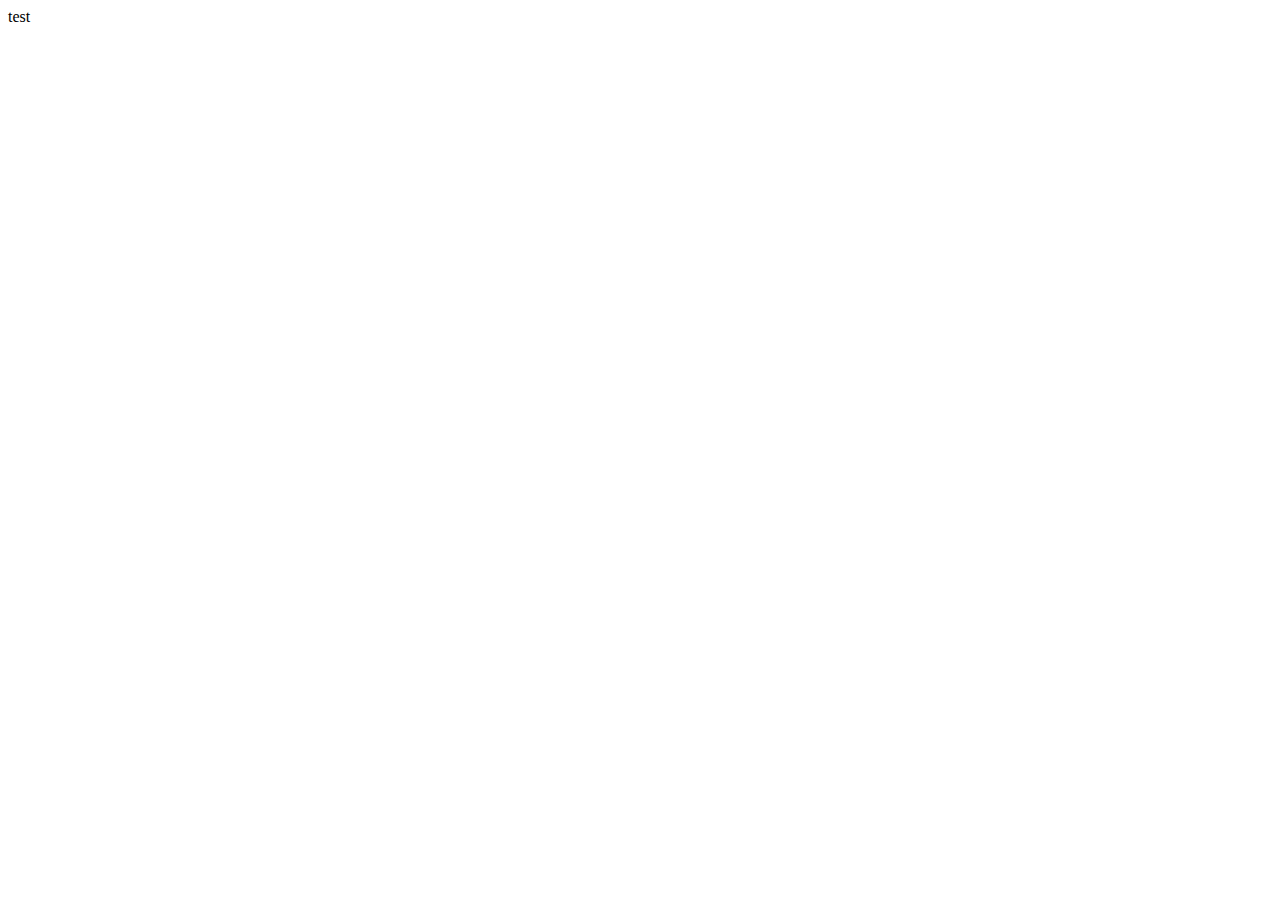
==== index.html @ 30365075 "feat: test" ====
<!DOCTYPE html>
<html lang="en">

<head>
    <meta charset="UTF-8">
    <meta name="viewport" content="width=device-width, initial-scale=1.0">
    <title>Document</title>
</head>

<body>
    <div>test</div>
</body>

</html>
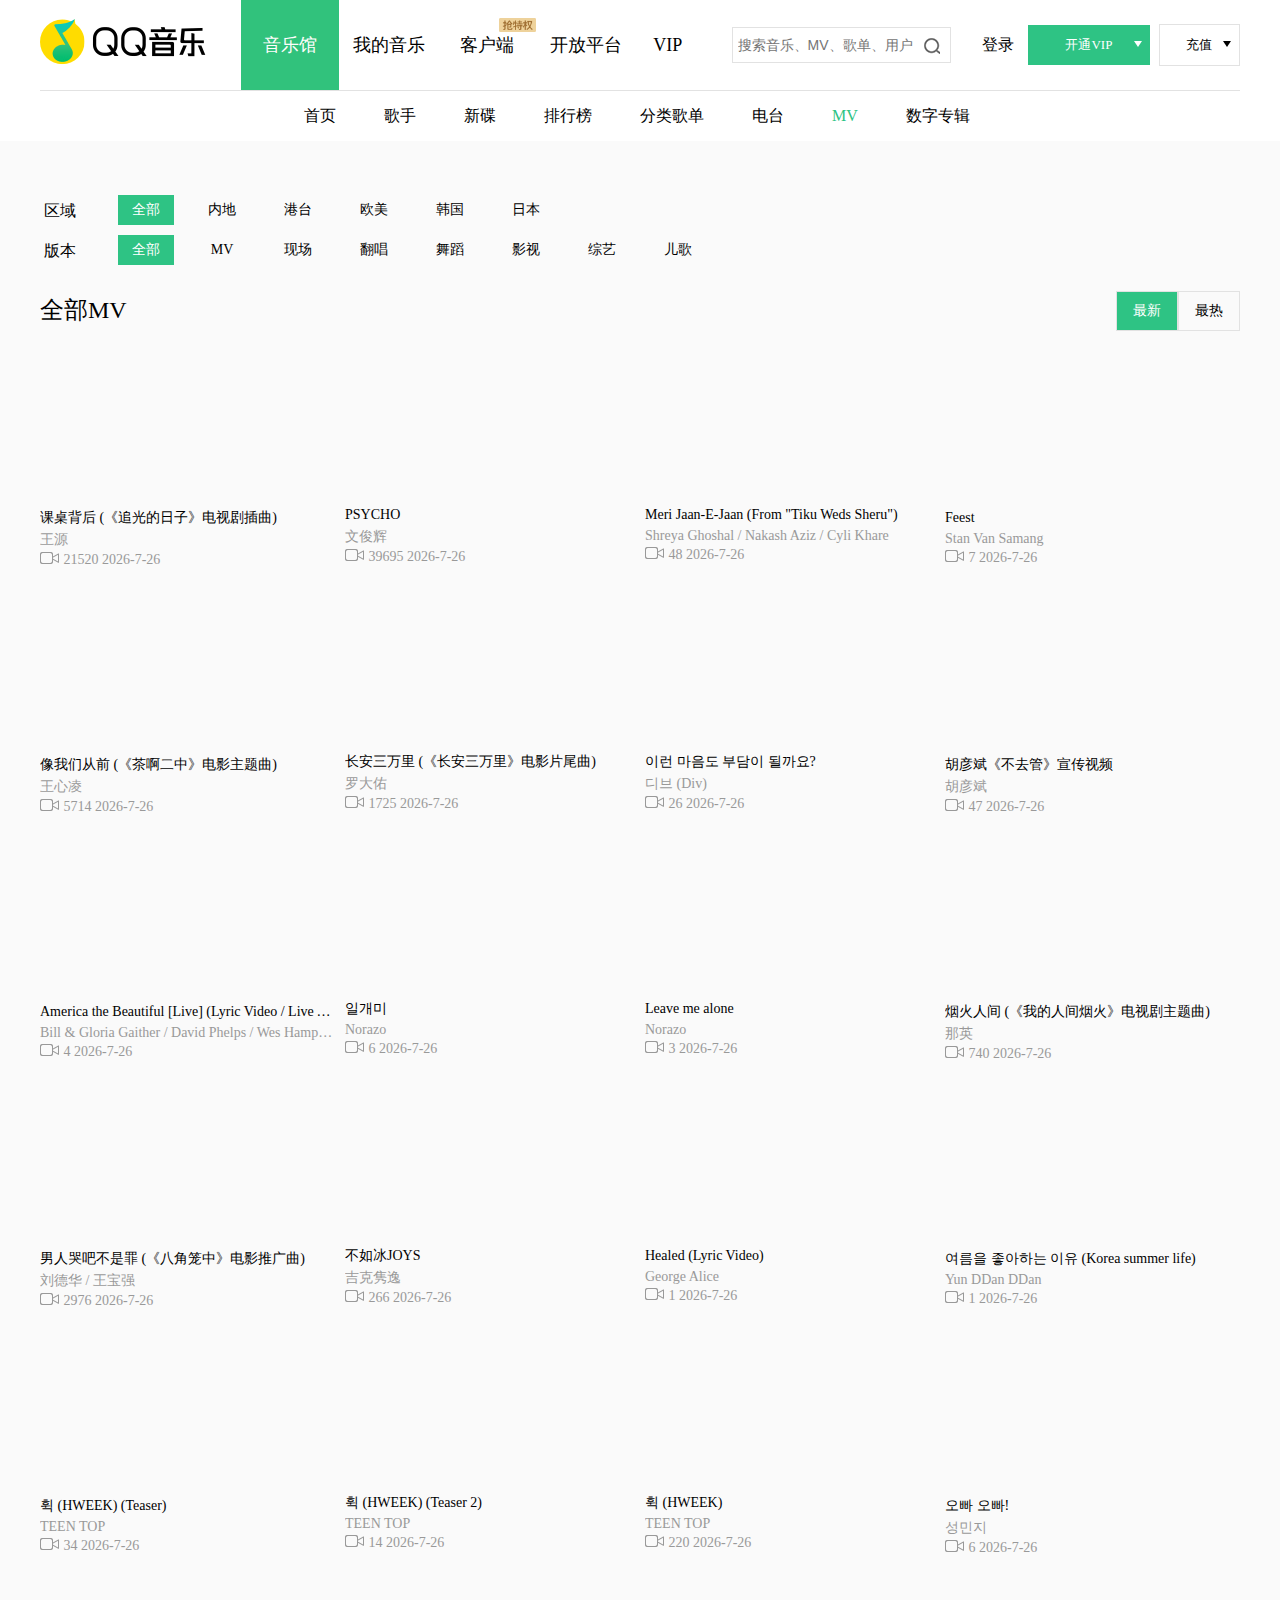
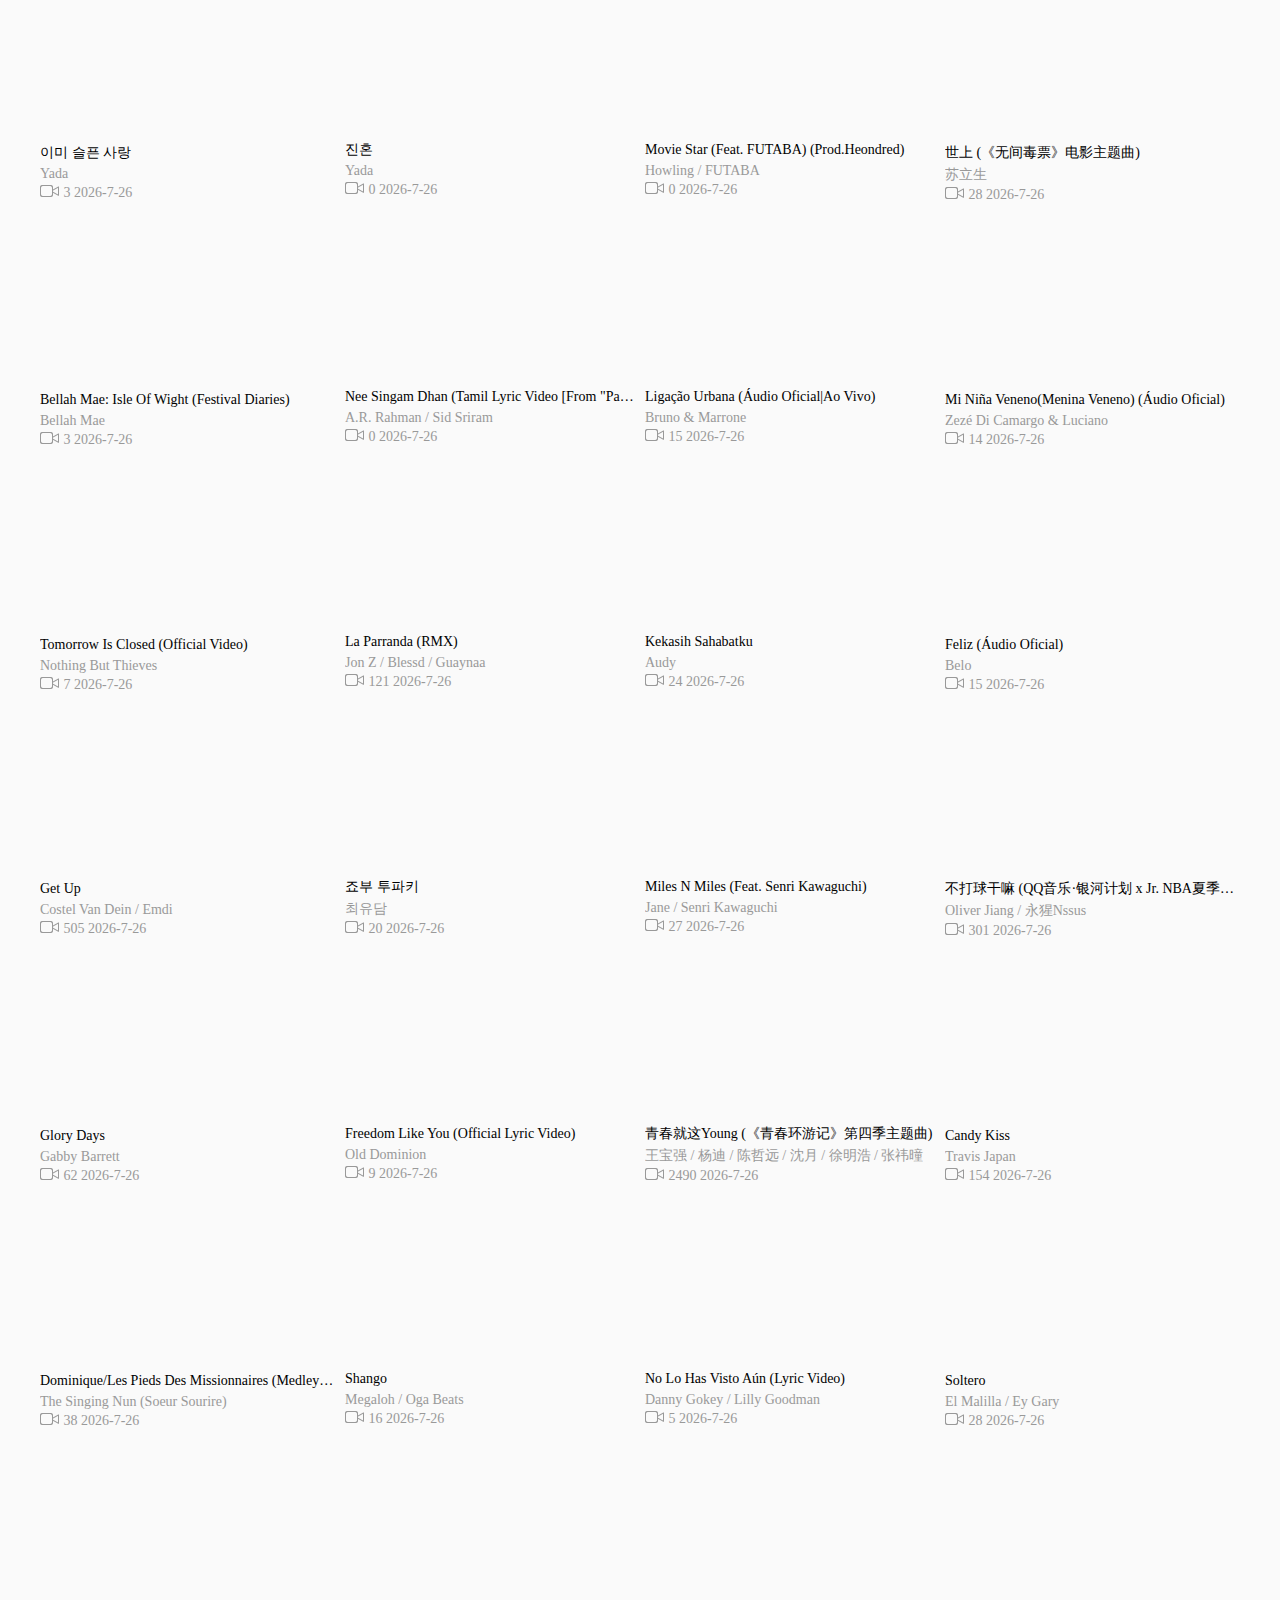
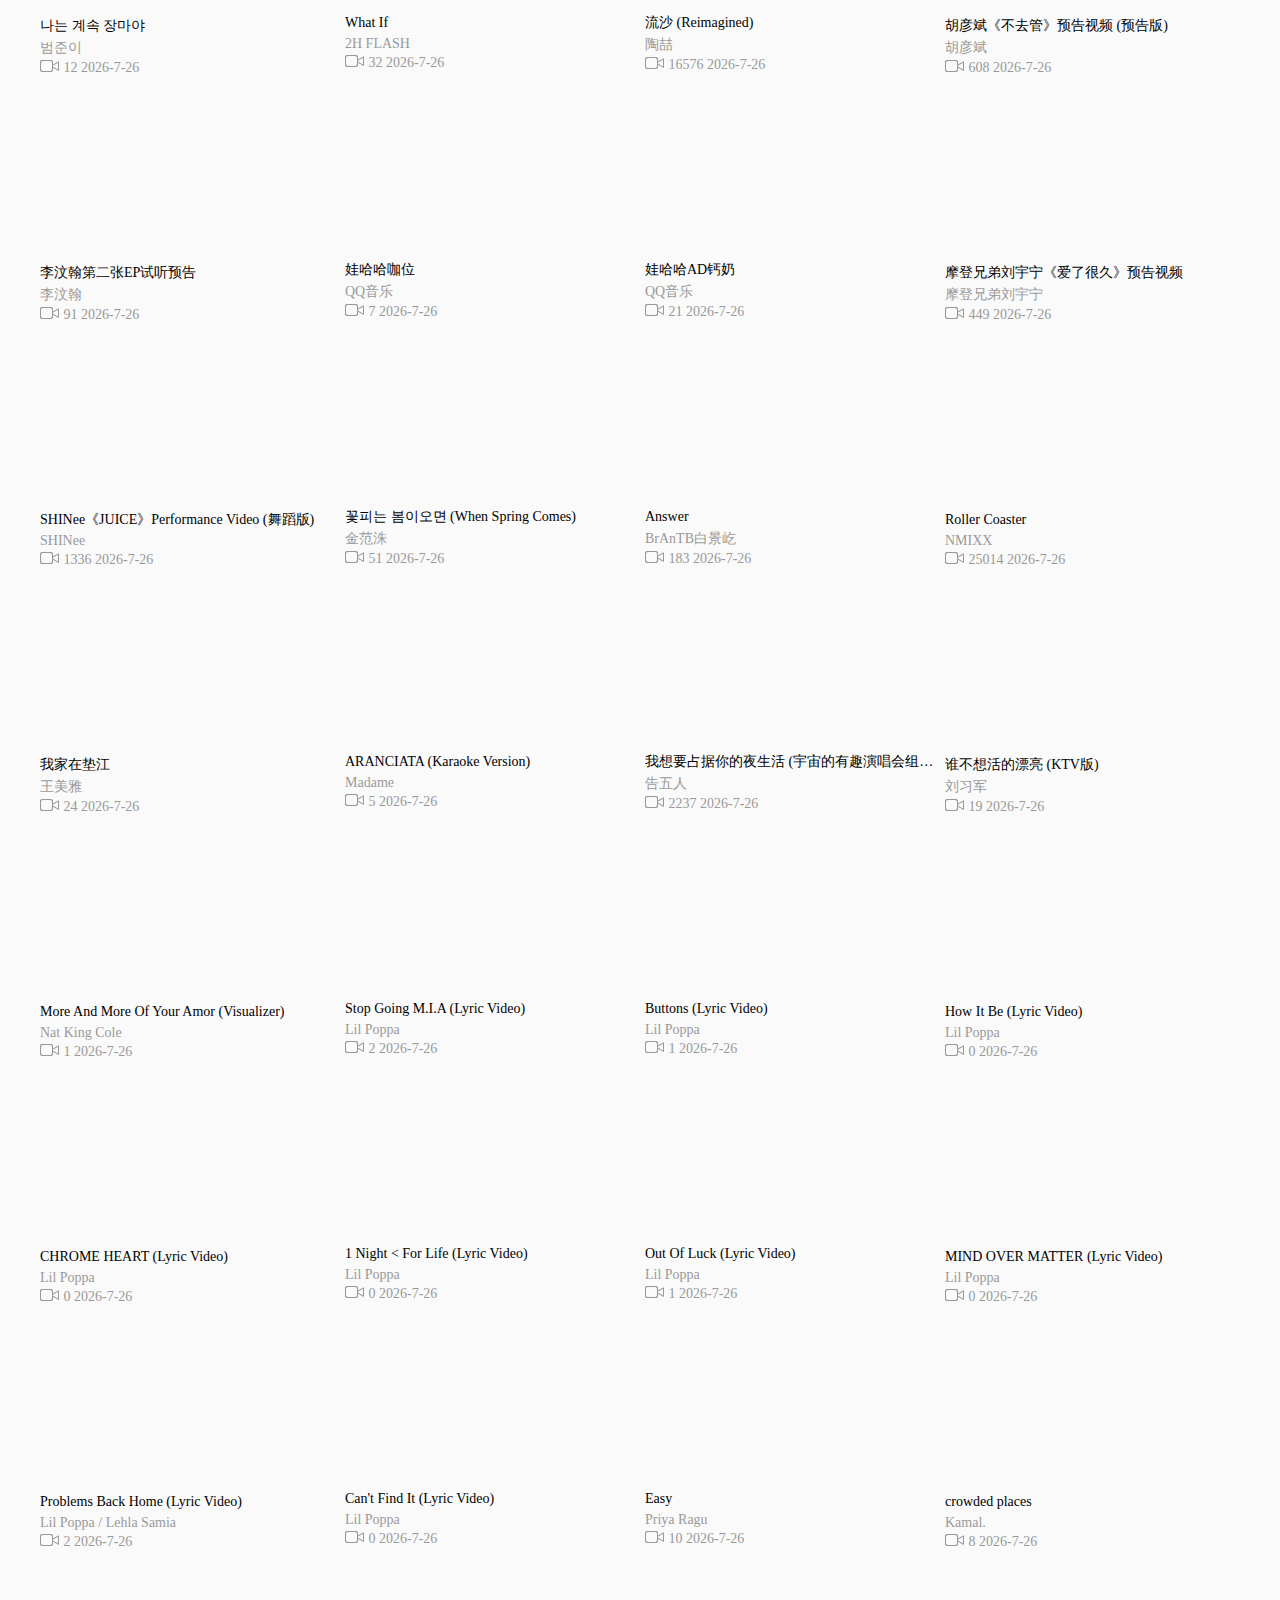
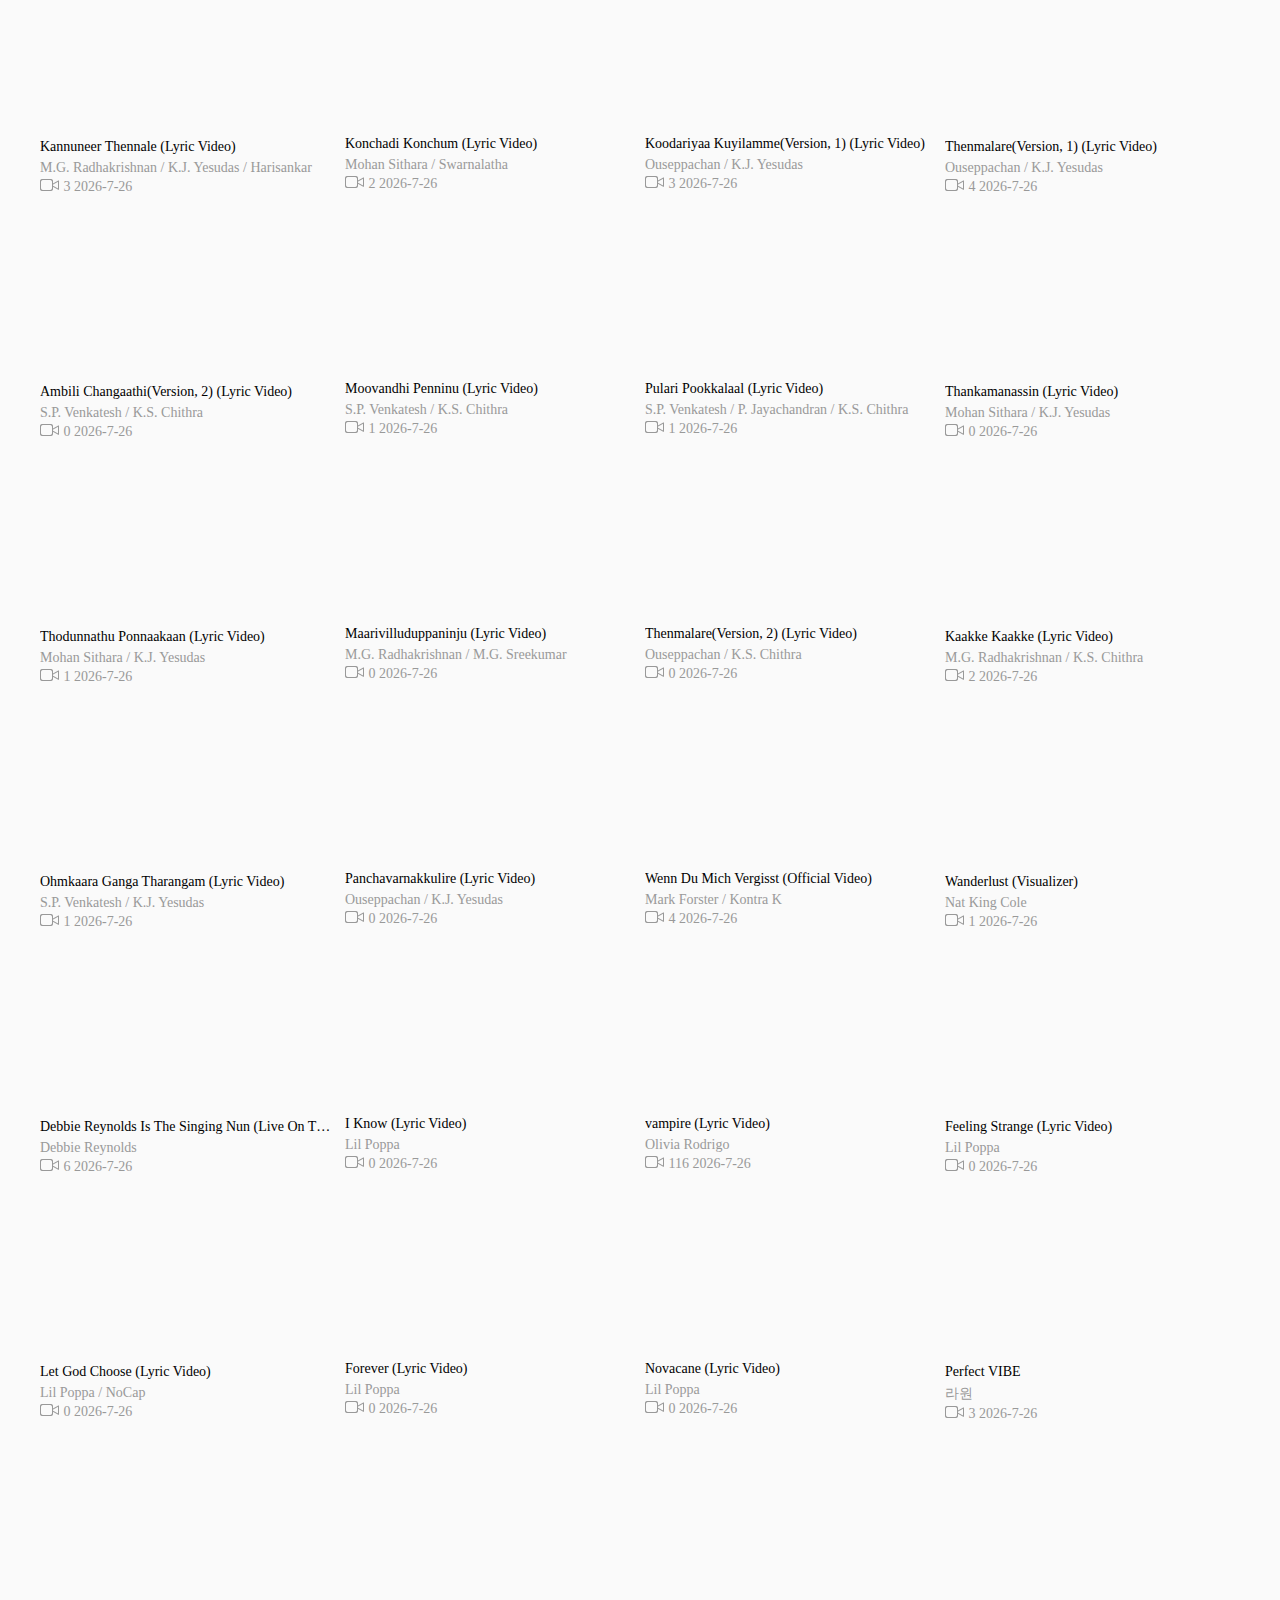
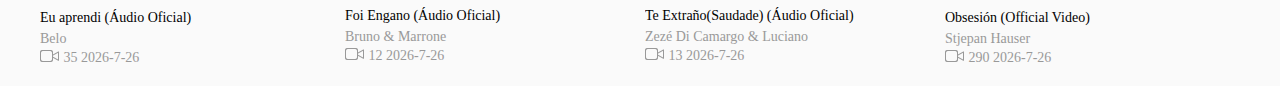
==== commit 8fc831a7: "feat qqq" ====
--- a/index.html
+++ b/index.html
@@ -4,11 +4,193 @@
 <head>
     <meta charset="UTF-8">
     <meta name="viewport" content="width=device-width, initial-scale=1.0">
-    <title>Document</title>
+    <title>MV库 - QQ音乐-千万正版音乐海量无损曲库新歌热歌天天畅听的高品质音乐平台！</title>
+    <link rel="stylesheet" href="./css/index.css">
+    <link rel="shortcut icon" href="./favicon.ico" type="image/x-icon">
 </head>
 
 <body>
-    <div>test</div>
+
+    <div class="wrap">
+
+        <!-- 头部 -->
+        <div class="mod_header">
+            <div class="main">
+                <header>
+                    <div class="title">
+                        <h1 class="qqmusic_title">
+                            <a href="javascript:;">
+                                <img src="./image/logo.png" alt="">
+                            </a>
+                        </h1>
+
+                        <ul class="mod_top_nav">
+                            <li class="top_nav__item">
+                                <a href="javascript:;" title="音乐馆">音乐馆</a>
+                            </li>
+                            <li class="top_nav__item">
+                                <a href="javascript:;" title="我的音乐">我的音乐</a>
+                            </li>
+                            <li class="top_nav__item">
+                                <a href="javascript:;" title="客户端">客户端</a>
+                                <img src="./image/mark_1.png" alt="">
+                                <ul>
+                                    <li>
+                                        HQ高品质 全员开启
+                                    </li>
+                                    <li>
+                                        独家音效 全面升级
+                                    </li>
+                                    <li>
+                                        轻盈视觉 动态皮肤
+                                    </li>
+                                    <li>
+                                        <a>下载体验</a>
+                                    </li>
+                                </ul>
+                            </li>
+                            <li class="top_nav__item">
+                                <a href="javascript:;" title="开放平台">开放平台</a>
+                            </li>
+                            <li class="top_nav__item">
+                                <a href="javascript:;" title="VIP">VIP</a>
+                            </li>
+                        </ul>
+
+                        <div class="mod_top_search">
+                            <div class="mod_search_input">
+                                <input type="text" placeholder="搜索音乐、MV、歌单、用户">
+                                <span></span>
+                            </div>
+                        </div>
+
+                        <div class="header__opt">
+                            <div class="top_login__link">
+                                <a href="javascript:;" title="登录">登录</a>
+                            </div>
+                            <div class="mod_select_vip">
+                                <div>开通VIP<span></span></div>
+                                <ul>
+                                    <li title="开通超级会员">开通超级会员</li>
+                                    <li title="开通绿钻豪华版">开通绿钻豪华版</li>
+                                </ul>
+                            </div>
+                            <div class="mod_select_pay">
+                                <div>充值<span></span></div>
+                                <ul>
+                                    <li title="乐币用途： 用于购买数字专辑、支持明星打榜、TME Live等">购买乐币</li>
+                                    <li title="饭票可用于购买直播不同产品和服务，包括但不限于虚拟礼物、点歌和身份特权等。">
+                                        <span>充值饭票</span>
+                                        <span class="second">网银支付</span>
+                                    </li>
+                                </ul>
+                            </div>
+                        </div>
+                    </div>
+
+
+                    <div class="mod_top_subnav">
+                        <ul>
+                            <li>
+                                <a title="首页">首页</a>
+                            </li>
+                            <li>
+                                <a title="歌手">歌手</a>
+                            </li>
+                            <li>
+                                <a title="新碟">新碟</a>
+                            </li>
+                            <li>
+                                <a title="排行榜">排行榜</a>
+                            </li>
+                            <li>
+                                <a title="分类歌单">分类歌单</a>
+                            </li>
+                            <li>
+                                <a title="电台">电台</a>
+                            </li>
+                            <li>
+                                <a>MV</a>
+                            </li>
+                            <li>
+                                <a title="数字专辑">数字专辑</a>
+                            </li>
+                        </ul>
+                    </div>
+                </header>
+            </div>
+        </div>
+
+        <!-- 身体 -->
+        <div class="mod_body">
+            <div class="main">
+                <!-- 标签选择区 -->
+                <div id="tag">
+                    <div class="tag__list">
+                        <h3>区域</h3>
+                        <ul class="area">
+                            <li class="active">全部</li>
+                            <li>内地</li>
+                            <li>港台</li>
+                            <li>欧美</li>
+                            <li>韩国</li>
+                            <li>日本</li>
+                        </ul>
+                    </div>
+                    <div class="tag__list">
+                        <h3>版本</h3>
+                        <ul class="version">
+                            <li class="active">全部</li>
+                            <li>MV</a></li>
+                            <li>现场</li>
+                            <li>翻唱</li>
+                            <li>舞蹈</li>
+                            <li>影视</li>
+                            <li>综艺</li>
+                            <li>儿歌</li>
+                        </ul>
+                    </div>
+                </div>
+
+                <!-- 内容 -->
+                <content>
+                    <div>
+                        <div class="left">全部MV</div>
+                        <!-- <div class="left"> -->
+                        <!-- <span>儿歌&nbsp;<a>x</a></span> -->
+                        <!-- <span>内地&nbsp;<a>x</a></span> -->
+                        <!-- </div> -->
+
+                        <div class="right">
+                            <a title="最新" class="active">最新</a>
+                            <a title="最热">最热</a>
+                        </div>
+                    </div>
+                    <!-- list -->
+                    <ul>
+                        <!-- <li>
+                            <a>
+                                <img src="./image/T015R640x360M101003fXK0Y1lSkA4.webp" alt="">
+                                <span class="coverMask"></span>
+                                <span class="iconPlay"></span>
+                            </a>
+                            <a class="title">111</a>
+                            <a class="singer">111</a>
+                            <div class="info">
+                                <span>114</span>
+                                <span>2023-07-10</span>
+                            </div>
+                        </li> -->
+
+                    </ul>
+                </content>
+            </div>
+        </div>
+
+    </div>
+
+    <!-- <script src="./js/index.js" type="module"></script> -->
+    <script src="./js/index.js"></script>
 </body>
 
 </html>--- a/css/index.css
+++ b/css/index.css
@@ -0,0 +1,671 @@
+.mod_header {
+    background-color: #fff;
+}
+
+.main {
+    width: 1200px;
+    margin: auto;
+}
+
+@media screen and (max-width:1250px) {
+    .main {
+        width: 90%;
+    }
+
+    header .title .header__opt .mod_select_pay {
+        display: none;
+    }
+
+    header .title div.header__opt {
+        width: 15%;
+        min-width: 170px;
+    }
+
+    header .title div.header__opt .top_login__link {
+        width: 22.35%;
+    }
+
+    header .title div.header__opt .mod_select_vip {
+        width: 71.64%;
+    }
+}
+
+@media screen and (max-width:1180px) {
+    header .title .mod_top_search .mod_search_input input {
+        /* display: none; */
+        visibility: hidden;
+        position: absolute;
+        width: 0;
+        height: 36px;
+        padding-left: 5px;
+        right: 35px;
+        top: -1px;
+        border: 1px solid #e2e2e2;
+        border-right: none;
+    }
+
+    header .title div.mod_top_search {
+        width: 4%;
+    }
+
+    header .title div.mod_top_search:hover input {
+        width: 174px;
+        visibility: visible;
+    }
+
+    header .title div.mod_top_search:hover {
+        border-left: none;
+    }
+}
+
+@media screen and (max-width:1000px) {
+    body {
+        width: 1000px;
+    }
+
+    .main {
+        width: 900px;
+    }
+}
+
+* {
+    margin: 0;
+    padding: 0;
+}
+
+a {
+    text-decoration: none;
+    color: #000;
+    cursor: pointer;
+}
+
+a:hover {
+    color: #31c7bb;
+}
+
+ul li {
+    list-style: none;
+}
+
+header {
+    width: 100%;
+}
+
+
+header .title {
+    width: 100%;
+    height: 90px;
+    border-bottom: 1px solid #e2e2e2;
+
+    display: flex;
+    flex-wrap: wrap;
+    align-items: center;
+    justify-content: space-between;
+}
+
+
+/* qqmusic_title */
+header .title h1 {
+    width: 14.17%;
+    height: 52.6px;
+    min-width: 160px;
+}
+
+header .title h1 img {
+    width: 100%;
+    vertical-align: middle;
+}
+
+
+/* mod_top_nav */
+header .mod_top_nav {
+    display: flex;
+    width: 37.36%;
+    line-height: 90px;
+    font-size: 18px;
+    min-width: 460px;
+}
+
+header .mod_top_nav .top_nav__item:nth-child(1) {
+    background-color: #31c27c;
+}
+
+header .mod_top_nav .top_nav__item:nth-child(1) a {
+    color: #fffdfb;
+}
+
+header .mod_top_nav .top_nav__item {
+    flex: 1;
+    text-align: center;
+}
+
+header .mod_top_nav .top_nav__item>a {
+    display: block;
+    width: 100%;
+}
+
+header .mod_top_nav .top_nav__item:nth-child(3) {
+    position: relative;
+}
+
+header .mod_top_nav .top_nav__item:nth-child(3):hover ul {
+    display: block;
+}
+
+header .mod_top_nav .top_nav__item:nth-child(3) ul {
+    display: none;
+    padding: 10px 0;
+    position: absolute;
+    top: 68px;
+    left: 20px;
+    background-color: #ffffff;
+    width: 160px;
+    height: 135px;
+    line-height: 32px;
+    font-size: 12px;
+    text-align: center;
+    border: 1px solid #e2e2e2;
+    box-shadow: 0 0 1px 1px #e2e2e2;
+}
+
+.mod_top_nav .top_nav__item:nth-child(3) ul a {
+    background-color: #2ec384;
+    color: #fffff9;
+    width: 132px;
+    display: inline-block;
+    border-radius: 15px;
+}
+
+header .mod_top_nav .top_nav__item img {
+    position: absolute;
+    width: 37.13;
+    height: 14px;
+    top: 18px;
+    right: 0;
+}
+
+header .mod_top_nav .top_nav__item:nth-child(5) {
+    flex: 0 0 66px;
+}
+
+header .mod_top_nav .top_nav__item ul li:nth-child(-n+3) {
+    /* vertical-align: middle; */
+    position: relative;
+    text-indent: 20px;
+}
+
+header .mod_top_nav .top_nav__item ul li:nth-child(-n+3)::before {
+    content: "";
+    background-image: url(../image/sprite_privilege.e6d0a775.png);
+    width: 14px;
+    height: 14px;
+    /* display: inline-block; */
+    position: absolute;
+    top: 10px;
+    left: 15px;
+    background-position: 0 0;
+}
+
+header .mod_top_nav .top_nav__item ul li:nth-child(2)::before {
+    top: 10px;
+    left: 15px;
+    background-position: 0 -30px;
+}
+
+header .mod_top_nav .top_nav__item ul li:nth-child(3)::before {
+    top: 10px;
+    left: 15px;
+    background-position: 0 -60px;
+}
+
+/* mod_top_search */
+header .title .mod_top_search {
+    width: 18.3%;
+    box-sizing: border-box;
+    height: 36px;
+    padding-left: 5px;
+    border: 1px solid #e2e2e2;
+    position: relative;
+    overflow: visible;
+    /* transition: width .5s; */
+}
+
+header .title .mod_top_search input {
+    width: 84%;
+    height: 34.4px;
+    font-size: 14px;
+    outline: none;
+    border: 0;
+    /* position: absolute; */
+    /* transition: all 5s; */
+    transition: width .6s, visibility .6s;
+}
+
+header .title .mod_top_search span {
+    position: absolute;
+    top: 10px;
+    right: 10px;
+    width: 16px;
+    height: 16px;
+    background-image: url(../image/icon_sprite.630b3e60.png);
+    cursor: pointer;
+    background-position: 0 -40px;
+}
+
+header .title .mod_top_search span:hover {
+    background-position: 0 -60px;
+}
+
+
+
+/* header__opt */
+header .title .header__opt {
+    width: 21.5%;
+    display: flex;
+    align-items: center;
+    justify-content: space-between;
+}
+
+
+header .title .header__opt .top_login__link {
+    width: 14.44%;
+    line-height: 90px;
+}
+
+header .title .header__opt .mod_select_vip {
+    width: 46.38%;
+    min-width: 122px;
+}
+
+header .title .header__opt .mod_select_vip div {
+    color: #fff;
+    font-size: 13px;
+    background-color: #2ec384;
+    text-align: center;
+    line-height: 40px;
+    cursor: pointer;
+    position: relative;
+}
+
+header .title .header__opt .mod_select_vip div span {
+    position: absolute;
+    right: 8px;
+    top: 16px;
+    width: 0;
+    height: 0;
+    border-left: 4px solid transparent;
+    border-right: 4px solid transparent;
+    border-top: 6px solid #fff;
+}
+
+header .title .header__opt .mod_select_vip:hover div span {
+    border-top: none;
+    border-bottom: 6px solid #fff;
+}
+
+header .title .header__opt .mod_select_vip:hover ul {
+    display: block;
+}
+
+header .title .header__opt .mod_select_vip ul {
+    display: none;
+    font-size: 13px;
+    position: absolute;
+    width: 122px;
+    /* width: 100%; */
+    height: 80px;
+}
+
+header .title .header__opt .mod_select_vip ul li {
+    line-height: 40px;
+    border: 1px solid #e2e2e2;
+    border-top: none;
+    text-align: center;
+    background-color: #fff;
+    cursor: pointer;
+}
+
+header .title .header__opt .mod_select_vip ul li:hover {
+    background-color: #2ec384;
+    border: none;
+    border-top: 1px solid #e2e2e2;
+    color: #fff;
+}
+
+header .title .header__opt .mod_select_pay {
+    width: 31.5%;
+}
+
+header .title .header__opt .mod_select_pay div {
+    border: 1px solid #e2e2e2;
+    text-align: center;
+    line-height: 40px;
+    font-size: 13px;
+    cursor: pointer;
+    position: relative;
+}
+
+header .title .header__opt .mod_select_pay div span {
+    position: absolute;
+    right: 8px;
+    top: 16px;
+    width: 0;
+    height: 0;
+    border-left: 4px solid transparent;
+    border-right: 4px solid transparent;
+    border-top: 6px solid #000;
+}
+
+header .title .header__opt .mod_select_pay div:hover span {
+    border-top: none;
+    border-bottom: 6px solid #fff;
+}
+
+header .title .header__opt .mod_select_pay div:hover {
+    background-color: #2ec384;
+    color: #fff;
+}
+
+header .title .header__opt .mod_select_pay:hover ul {
+    display: block;
+}
+
+header .title .header__opt .mod_select_pay ul {
+    display: none;
+    width: 83px;
+    font-size: 13px;
+    position: absolute;
+}
+
+header .title .header__opt .mod_select_pay ul li {
+    line-height: 40px;
+    border: 1px solid #e2e2e2;
+    border-top: none;
+    text-align: center;
+    background-color: #fff;
+    cursor: pointer;
+}
+
+header .title .header__opt .mod_select_pay ul li:hover {
+    background-color: #2ec384;
+    color: #fff;
+}
+
+header .title .header__opt .mod_select_pay ul li:nth-child(2) {
+    position: relative;
+}
+
+header .title .header__opt .mod_select_pay ul li .second {
+    display: none;
+    width: 83px;
+    position: absolute;
+    color: #000;
+    border: 1px solid #e2e2e2;
+    top: -1px;
+    right: -83px;
+}
+
+.title .header__opt .mod_select_pay ul li:nth-child(2):hover .second {
+    display: block;
+}
+
+.title .header__opt .mod_select_pay ul li:nth-child(2):hover .second:hover {
+    background-color: #2ec384;
+    color: #fff;
+}
+
+
+
+
+/* mod_top_subnav */
+
+header .mod_top_subnav ul {
+    margin: auto;
+    width: 720px;
+    overflow: hidden;
+}
+
+header .mod_top_subnav ul li {
+    float: left;
+    line-height: 50px;
+    padding: 0 24px;
+}
+
+header .mod_top_subnav ul li:nth-child(7) a {
+    color: #2ec384;
+}
+
+
+
+
+/* mod_body */
+.mod_body {
+    background-color: #fafafa;
+    padding-top: 50px;
+    /* background-color: pink; */
+}
+
+
+
+/* tag */
+.mod_body .main #tag {
+    margin-bottom: 10px;
+}
+
+.mod_body .main .tag__list {
+    overflow: hidden;
+    font-size: 14px;
+    text-align: center;
+}
+
+.mod_body .main .tag__list h3 {
+    float: left;
+    padding: 5px 20px 5px 0;
+    width: 40px;
+    line-height: 26px;
+    margin: 2px 8px 2px 0;
+    font-weight: normal;
+}
+
+.mod_body .main .tag__list ul li {
+    float: left;
+    width: 40px;
+    padding: 2px 8px;
+    margin: 4px 10px;
+    line-height: 26px;
+    cursor: pointer;
+}
+
+.mod_body .main .tag__list ul li:hover {
+    color: #2ec384;
+}
+
+.active {
+    background-color: #2ec384 !important;
+    color: #fff !important;
+}
+
+
+
+/* 内容 */
+.mod_body .main content>div {
+    overflow: hidden;
+}
+
+.mod_body .main content>div .left {
+    float: left;
+    font-size: 24px;
+    line-height: 58px;
+}
+
+.mod_body .main content>div .left span {
+    float: left;
+    line-height: 38px;
+    border: 1px solid #c9c9c9;
+    border-radius: 2px;
+    margin-top: 10px;
+    margin-bottom: 10px;
+    padding: 0 7px 0 10px;
+    font-size: 14px;
+    margin-right: 5px;
+}
+
+.mod_body .main content>div .left span a {
+    width: 16px;
+    height: 16px;
+    line-height: 14px;
+    text-align: center;
+    display: inline-block;
+    border-radius: 50%;
+    border: 1px solid transparent;
+}
+
+.mod_body .main content>div .left span a:hover {
+    border: 1px solid #c9c9c9;
+}
+
+.mod_body .main content>div .left span:hover {
+    background-color: #2ec384;
+    color: #fff;
+}
+
+.mod_body .main content>div .left span:hover a {
+    color: #fff;
+}
+
+.mod_body .main content>div .right {
+    float: right;
+}
+
+.mod_body .main content>div .right a {
+    float: left;
+    font-size: 14px;
+    color: #000;
+    background-color: #fafafa;
+    border: 1px solid #e2e2e2;
+    line-height: 38px;
+    margin-top: 10px;
+    margin-bottom: 10px;
+    padding: 0 16px;
+}
+
+.mod_body .main content>div .right a:hover {
+    color: #2ec384;
+}
+
+/* list列表 */
+.mod_body .main content ul {
+    display: flex;
+    flex-wrap: wrap;
+    /* justify-content: space-between; */
+}
+
+.mod_body .main content ul li {
+    /* width: 24%; */
+    width: 25%;
+    box-sizing: border-box;
+    /* margin-bottom: 20px; */
+    padding: 0 5px 20px 5px;
+}
+
+.mod_body .main content ul li:nth-child(4n+1) {
+    padding-left: 0;
+}
+
+.mod_body .main content ul li:nth-child(4n) {
+    padding-right: 0;
+}
+
+.mod_body .main content ul li a:nth-child(1) {
+    overflow: hidden;
+    padding: 56.25% 0 0;
+    position: relative;
+}
+
+.mod_body .main content ul li a {
+    display: block;
+}
+
+.mod_body .main content ul li a img {
+    position: absolute;
+    top: 0;
+    left: 0;
+    width: 100%;
+    height: auto;
+    transition: all 0.5s;
+}
+
+.mod_body .main content ul li a .coverMask {
+    position: absolute;
+    display: none;
+    top: 0;
+    left: 0;
+    z-index: 11;
+    width: 100%;
+    height: 100%;
+    background-color: rgba(0, 0, 0, 0.2);
+}
+
+.mod_body .main content ul li a .iconPlay {
+    display: none;
+    position: absolute;
+    z-index: 111;
+    top: 0;
+    left: 0;
+    background-image: url(../image/cover_play.56974e6f.png);
+    width: 70px;
+    height: 70px;
+    left: 50%;
+    top: 50%;
+    margin: -35px;
+}
+
+.mod_body .main content ul li a:hover .coverMask {
+    display: block;
+}
+
+.mod_body .main content ul li a:hover .iconPlay {
+    display: block;
+}
+
+.mod_body .main content ul li a:hover img {
+    transform: scale(1.1);
+}
+
+.mod_body .main content ul li .title {
+    line-height: 1.5;
+    color: #000;
+    font-size: 14px;
+}
+
+.mod_body .main content ul li .singer {
+    color: #999;
+    margin: 3px 0;
+    font-size: 14px;
+}
+
+.mod_body .main content ul li a:hover {
+    color: #31c7bb;
+}
+
+.mod_body .main content ul li .info {
+    color: #999;
+    font-size: 14px;
+}
+
+.mod_body .main content ul li .info::before {
+    content: "";
+    display: inline-block;
+    width: 20px;
+    height: 12px;
+    background-image: url(../image/icon_sprite.630b3e60.png);
+    background-position: right -20px;
+}
+
+.mod_body .main content ul li .title,
+.singer,
+.info {
+    white-space: nowrap;
+    overflow: hidden;
+    text-overflow: ellipsis;
+}